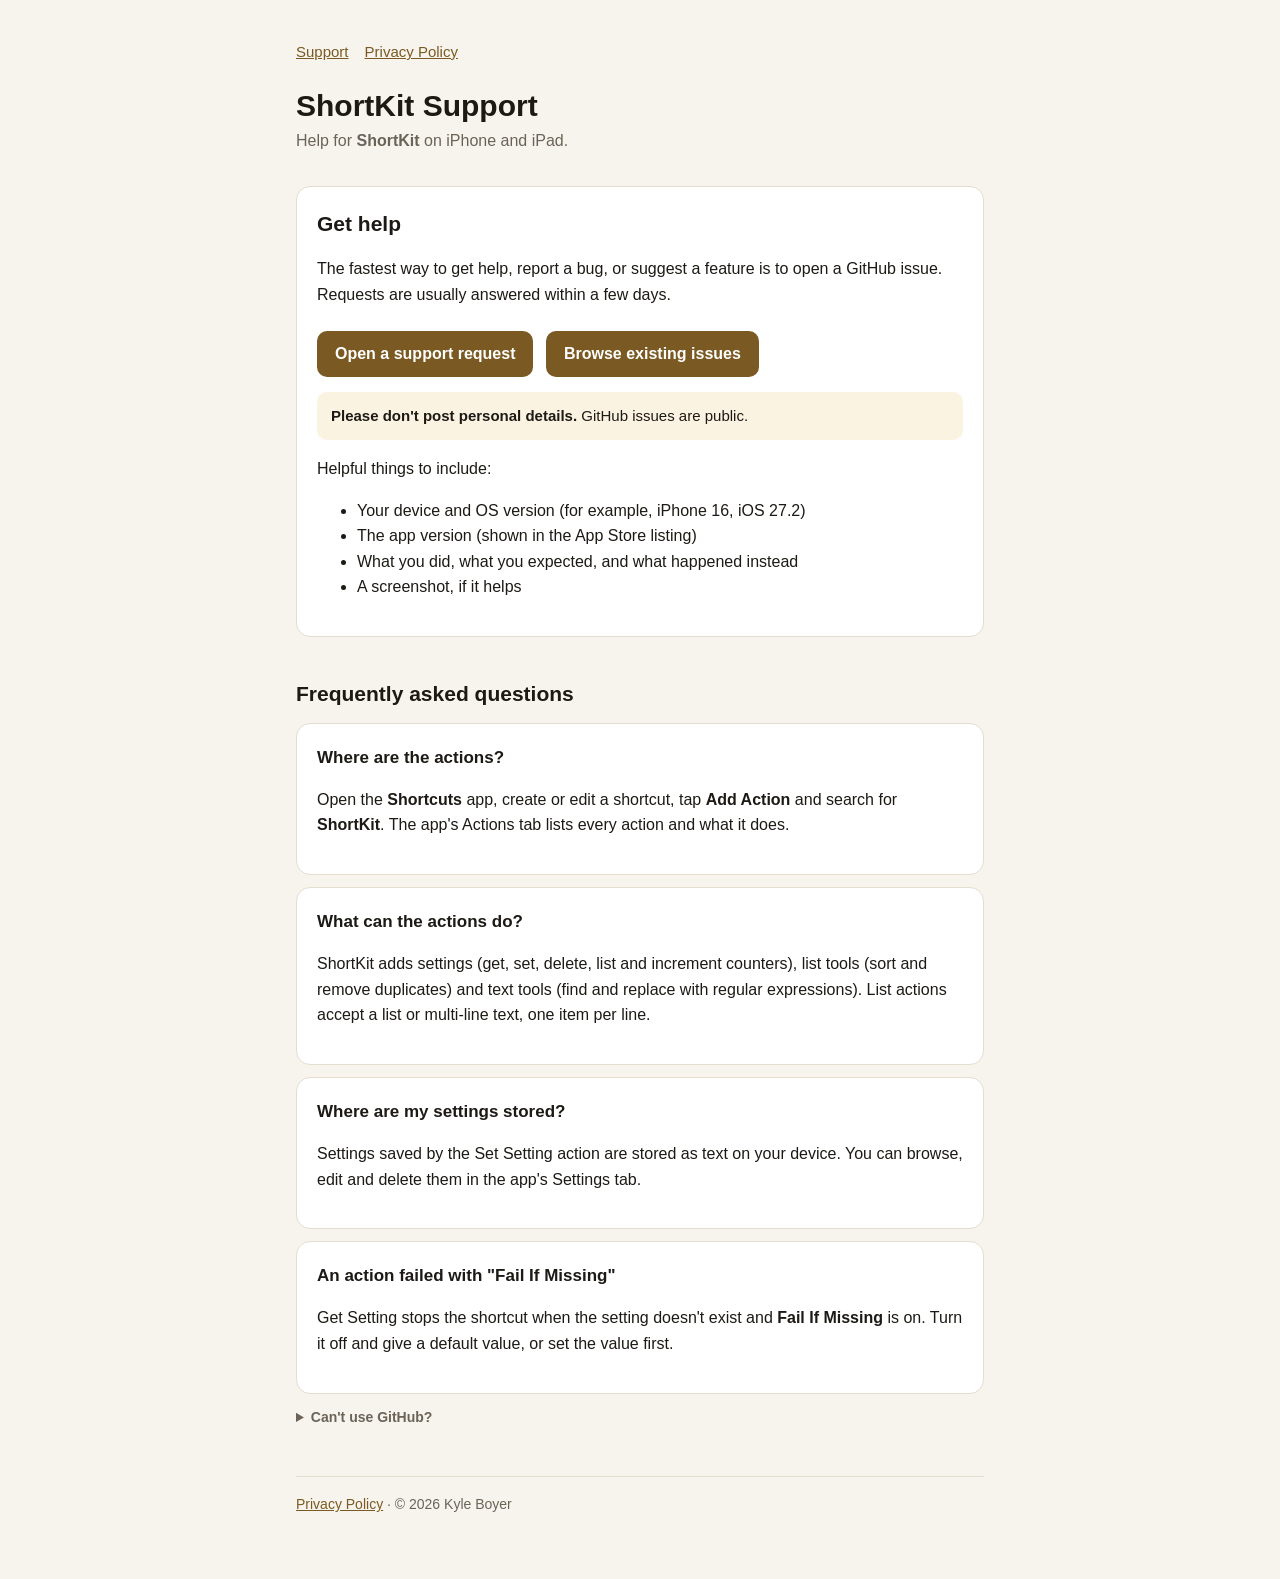
==== index.html @ d14c1a53 "Add shortkit support site and privacy policy Co-Authored-By: Claude Opus 5.5 <noreply@anthropic.com>" ====
<!doctype html>
<html lang="en">
<head>
  <meta charset="utf-8">
  <meta name="viewport" content="width=device-width, initial-scale=1">
  <title>ShortKit Support</title>
  <meta name="description" content="Help and support for ShortKit, helper actions for Apple Shortcuts.">
  <link rel="stylesheet" href="style.css">
</head>
<body>
<main>
  <nav><a href="./">Support</a><a href="privacy.html">Privacy Policy</a></nav>

  <header>
    <h1>ShortKit Support</h1>
    <p>Help for <strong>ShortKit</strong> on iPhone and iPad.</p>
  </header>

  <section class="card">
    <h2 style="margin-top:0">Get help</h2>
    <p>The fastest way to get help, report a bug, or suggest a feature is to open a GitHub issue. Requests are usually answered within a few days.</p>
    <a class="button" href="https://github.com/KyleBoyer/shortkit-support/issues/new/choose">Open a support request</a>
    <a class="button" href="https://github.com/KyleBoyer/shortkit-support/issues">Browse existing issues</a>
    <p class="note"><strong>Please don't post personal details.</strong> GitHub issues are public.</p>
    <p>Helpful things to include:</p>
    <ul>
      <li>Your device and OS version (for example, iPhone 16, iOS 27.2)</li>
      <li>The app version (shown in the App Store listing)</li>
      <li>What you did, what you expected, and what happened instead</li>
      <li>A screenshot, if it helps</li>
    </ul>
  </section>

  <h2>Frequently asked questions</h2>

  <div class="card">
    <h3>Where are the actions?</h3>
    <p>Open the <strong>Shortcuts</strong> app, create or edit a shortcut, tap <strong>Add Action</strong> and search for <strong>ShortKit</strong>. The app's Actions tab lists every action and what it does.</p>
  </div>

  <div class="card">
    <h3>What can the actions do?</h3>
    <p>ShortKit adds settings (get, set, delete, list and increment counters), list tools (sort and remove duplicates) and text tools (find and replace with regular expressions). List actions accept a list or multi-line text, one item per line.</p>
  </div>

  <div class="card">
    <h3>Where are my settings stored?</h3>
    <p>Settings saved by the Set Setting action are stored as text on your device. You can browse, edit and delete them in the app's Settings tab.</p>
  </div>

  <div class="card">
    <h3>An action failed with "Fail If Missing"</h3>
    <p>Get Setting stops the shortcut when the setting doesn't exist and <strong>Fail If Missing</strong> is on. Turn it off and give a default value, or set the value first.</p>
  </div>

  <details class="fine">
    <summary>Can't use GitHub?</summary>
    <p>If you can't open an issue, you can email the developer instead. GitHub issues get a faster reply.</p>
    <p><a href="#" id="contact">Email the developer</a></p>
    <noscript><p>Emailing requires JavaScript. Please <a href="https://github.com/KyleBoyer/shortkit-support/issues/new/choose">open an issue</a> instead.</p></noscript>
  </details>

  <footer>
    <a href="privacy.html">Privacy Policy</a> &middot; &copy; 2026 Kyle Boyer
  </footer>
</main>
<script src="contact.js"></script>
</body>
</html>
---- style.css ----
:root {
  --bg: #f7f4ee;
  --surface: #ffffff;
  --text: #1d1a15;
  --muted: #6b6357;
  --border: #e4ddd0;
  --accent: #7a5a22;
  --accent-text: #ffffff;
  --note-bg: #fbf3e2;
}

@media (prefers-color-scheme: dark) {
  :root {
    --bg: #0a0a0c;
    --surface: #16151a;
    --text: #ece8e1;
    --muted: #a39b8f;
    --border: #2a2830;
    --accent: #d4a85a;
    --accent-text: #16120c;
    --note-bg: #221d14;
  }
}

* { box-sizing: border-box; }

body {
  margin: 0;
  background: var(--bg);
  color: var(--text);
  font: 16px/1.6 -apple-system, BlinkMacSystemFont, "Segoe UI", Roboto, Helvetica, Arial, sans-serif;
}

main {
  max-width: 720px;
  margin: 0 auto;
  padding: 40px 16px 64px;
}

header { margin-bottom: 32px; }
header p { color: var(--muted); margin: 4px 0 0; }

nav { margin-bottom: 24px; font-size: 15px; }
nav a { margin-right: 16px; }

h1 { font-size: 30px; line-height: 1.2; margin: 0; }
h2 { font-size: 21px; margin: 40px 0 12px; }
h3 { font-size: 17px; margin: 0 0 6px; }

a { color: var(--accent); }

.card {
  background: var(--surface);
  border: 1px solid var(--border);
  border-radius: 14px;
  padding: 20px;
  margin: 12px 0;
}

.button {
  display: inline-block;
  background: var(--accent);
  color: var(--accent-text);
  text-decoration: none;
  font-weight: 600;
  padding: 10px 18px;
  border-radius: 10px;
  margin: 8px 8px 0 0;
}

.note {
  background: var(--note-bg);
  border-radius: 10px;
  padding: 12px 14px;
  font-size: 15px;
}

details { margin: 8px 0; }
summary { cursor: pointer; font-weight: 600; }
details > :not(summary) { margin-top: 8px; }

.fine { color: var(--muted); font-size: 14px; }

.copy {
  font: inherit;
  font-size: 13px;
  color: var(--text);
  background: var(--surface);
  border: 1px solid var(--border);
  border-radius: 6px;
  padding: 2px 10px;
  margin-left: 6px;
  cursor: pointer;
}

footer {
  margin-top: 48px;
  padding-top: 16px;
  border-top: 1px solid var(--border);
  color: var(--muted);
  font-size: 14px;
}
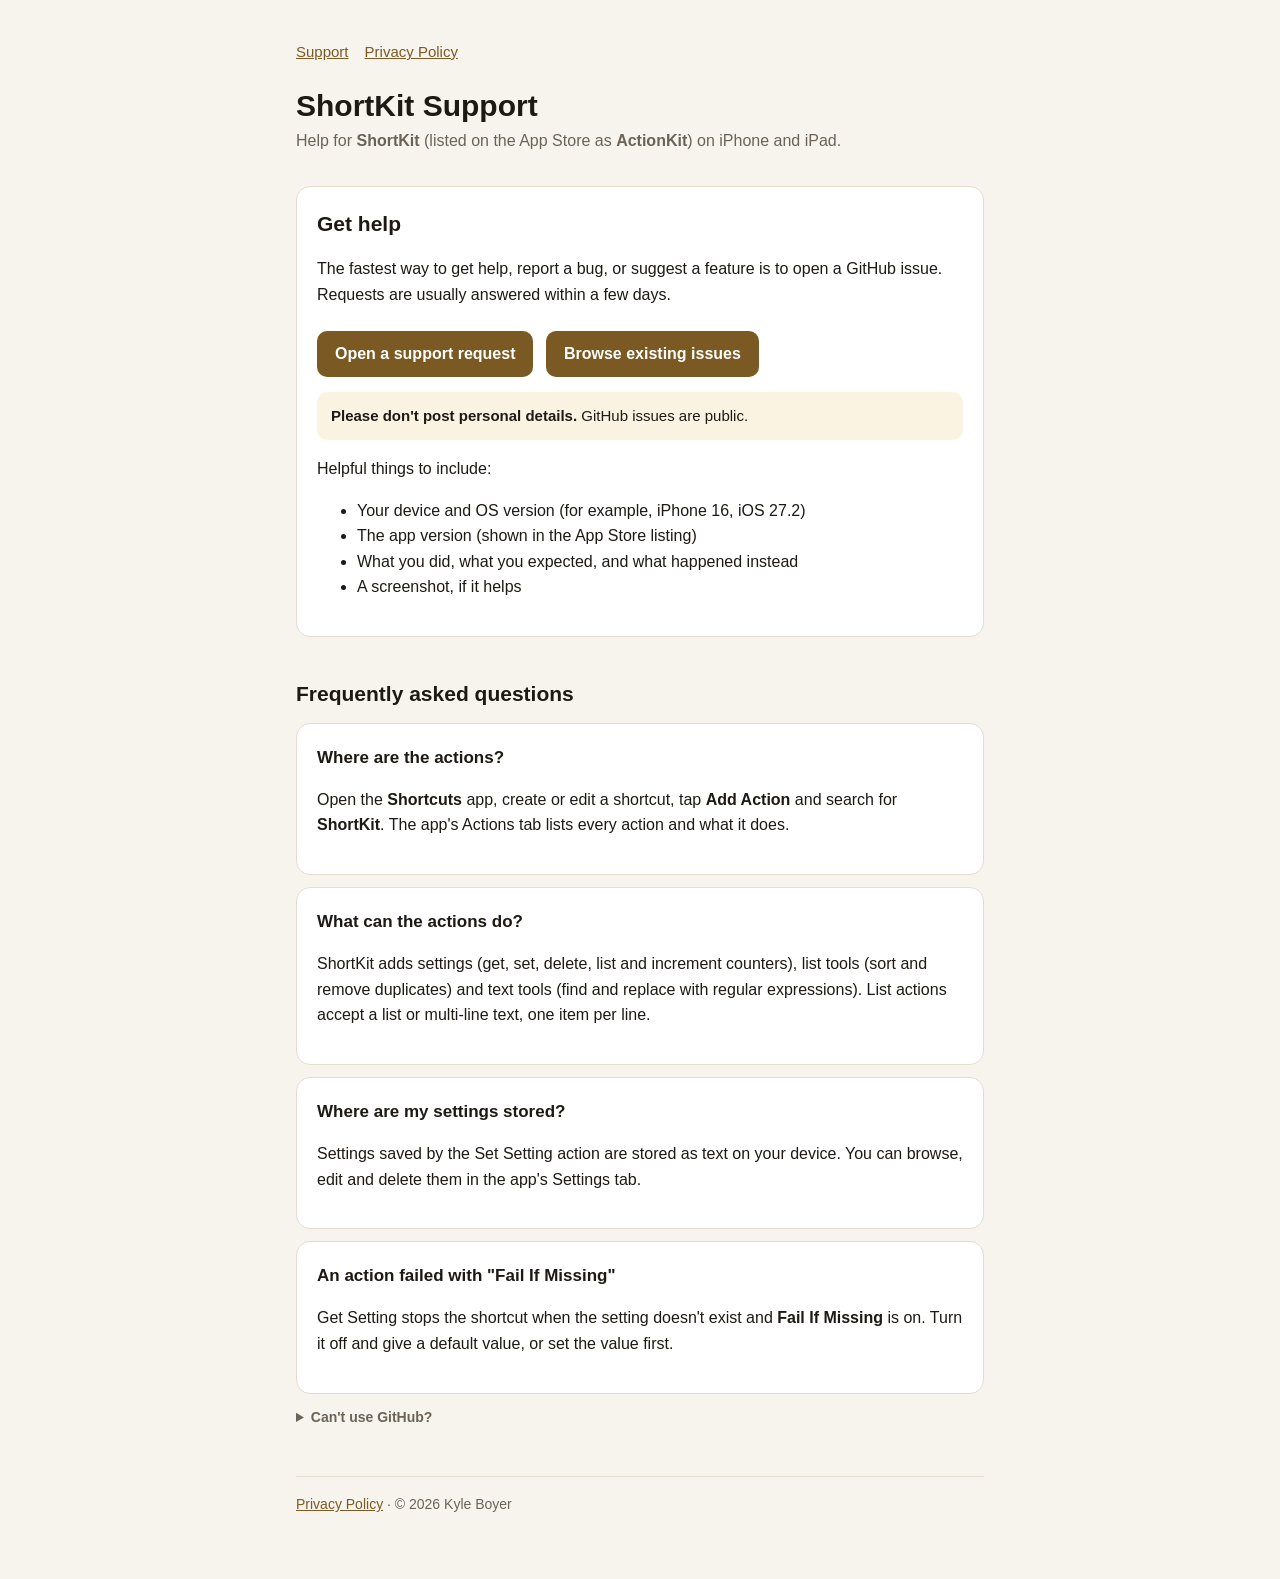
==== commit 842b85cd: "Name the App Store listing Co-Authored-By: Claude Opus 5.5 <noreply@anthropic.com> Claude-Session: h" ====
--- a/index.html
+++ b/index.html
@@ -13,7 +13,7 @@
 
   <header>
     <h1>ShortKit Support</h1>
-    <p>Help for <strong>ShortKit</strong> on iPhone and iPad.</p>
+    <p>Help for <strong>ShortKit</strong> (listed on the App Store as <strong>ActionKit</strong>) on iPhone and iPad.</p>
   </header>
 
   <section class="card">
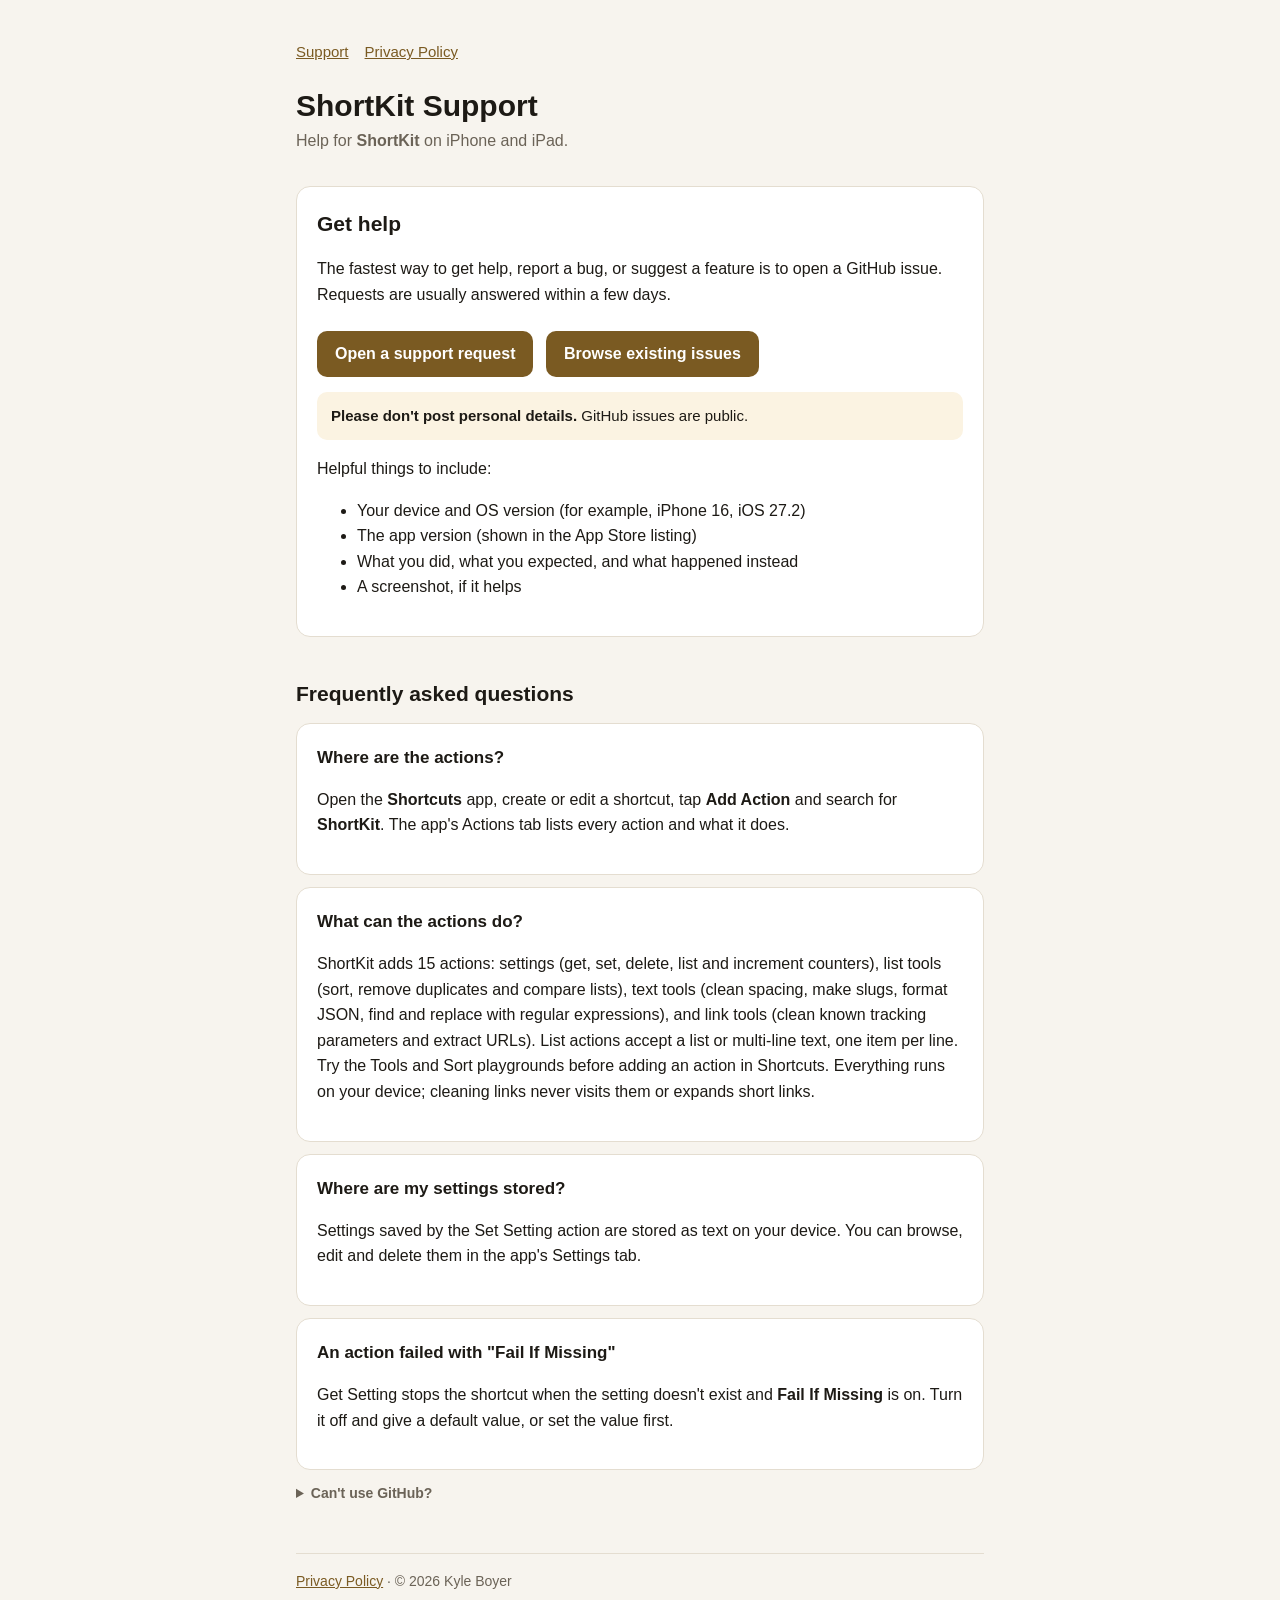
==== commit 5e8a7884: "Document ShortKit's offline link, text and list actions" ====
--- a/index.html
+++ b/index.html
@@ -13,7 +13,7 @@
 
   <header>
     <h1>ShortKit Support</h1>
-    <p>Help for <strong>ShortKit</strong> (listed on the App Store as <strong>ActionKit</strong>) on iPhone and iPad.</p>
+    <p>Help for <strong>ShortKit</strong> on iPhone and iPad.</p>
   </header>
 
   <section class="card">
@@ -40,7 +40,7 @@
 
   <div class="card">
     <h3>What can the actions do?</h3>
-    <p>ShortKit adds settings (get, set, delete, list and increment counters), list tools (sort and remove duplicates) and text tools (find and replace with regular expressions). List actions accept a list or multi-line text, one item per line.</p>
+    <p>ShortKit adds 15 actions: settings (get, set, delete, list and increment counters), list tools (sort, remove duplicates and compare lists), text tools (clean spacing, make slugs, format JSON, find and replace with regular expressions), and link tools (clean known tracking parameters and extract URLs). List actions accept a list or multi-line text, one item per line. Try the Tools and Sort playgrounds before adding an action in Shortcuts. Everything runs on your device; cleaning links never visits them or expands short links.</p>
   </div>
 
   <div class="card">
